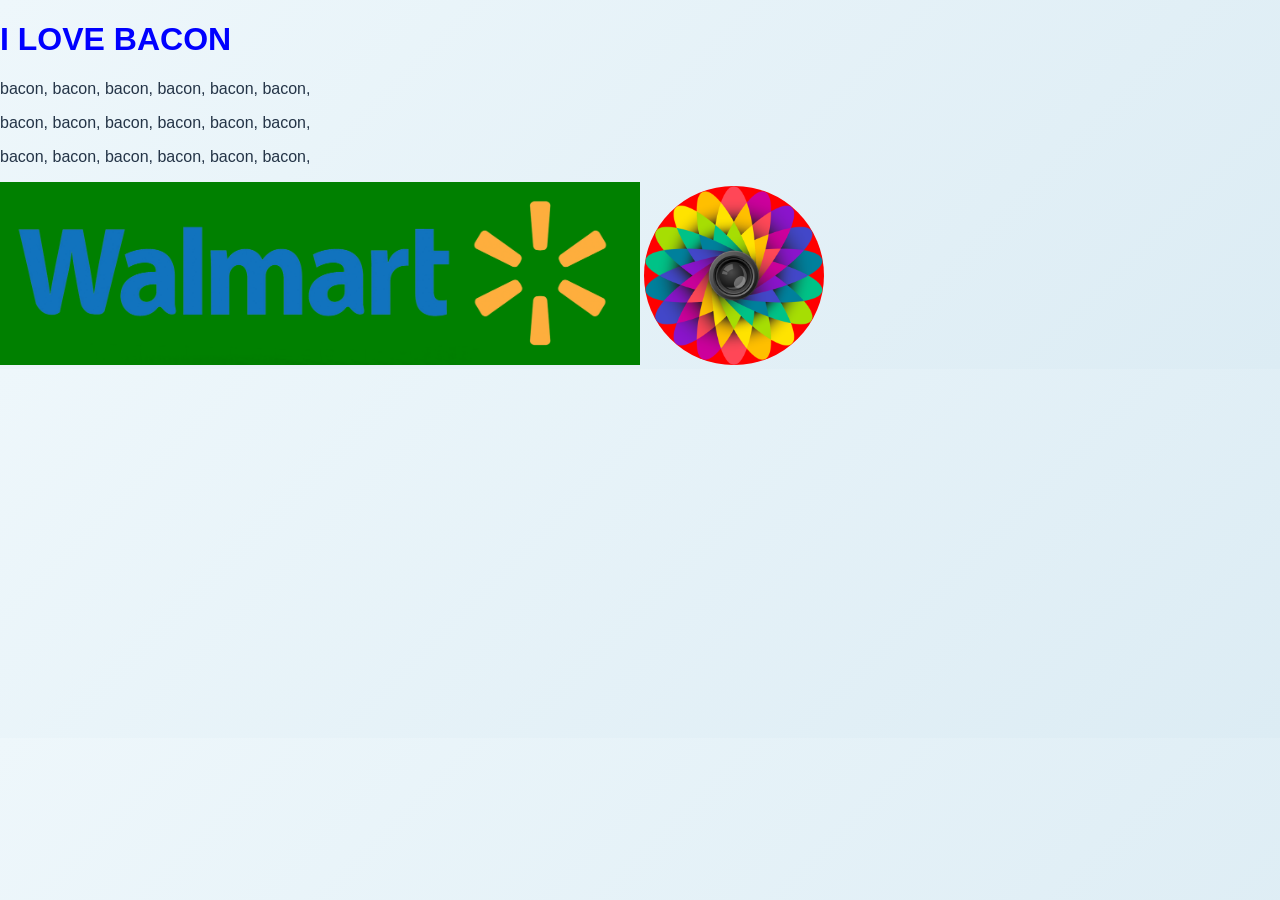
==== bacon.html @ 889aece3 "finish my form.html and form.js and also add a new file called calculator.html and calculator.js and" ====
<!DOCTYPE html>
<html lang="en">
<head>
    <meta charset="UTF-8">
    <meta name="viewport" content="width=device-width, initial-scale=1.0">
    <title>i love bacon</title>
    <link rel="stylesheet" href="home/home pratice.css">
</head>
<body>
    
  <h1 id="heading" >I LOVE BACON</h1>
  <p>bacon, bacon, bacon, bacon, bacon, bacon,</p>
  <p>bacon, bacon, bacon, bacon, bacon, bacon,</p>
  <p>bacon, bacon, bacon, bacon, bacon, bacon,</p>

  <img class=" bacon" src="img/pngegg.png" width="50%" >  
  <img  class="png" src="img/1.png" width="14%"> 


</body>
</html>
---- home/home pratice.css ----
body {
    margin: 0;
    font-family: Arial, Helvetica, sans-serif;
    background: linear-gradient(135deg, #eef7fb 0%, #dcecf4 100%);
    color: #243447;
}

.container {
    max-width: 900px;
    margin: 0 auto;
    padding: 2rem 1.5rem 3rem;
}

.hero {
    text-align: center;
    padding: 1rem 0 2rem;
}

.hero h1,
.hero h2,
.hero h3 {
    margin: 0.3rem 0;
}

.hero h1 {
    font-size: 2.4rem;
    color: #1f4e79;
    text-transform: capitalize;
}

.hero h2 {
    font-size: 1.6rem;
    color: #355c7d;
}

.hero h3 {
    font-size: 1.2rem;
    color: #5b6b7a;
}

.top-rule {
    border: 0;
    border-top: 3px solid #76b7d7;
    width: 60%;
    margin: 1.2rem auto;
}

hr {
    border: 0;
    border-top: 2px solid #c2d9e6;
    margin: 2rem 0;
}

.profile-card {
    background: rgba(255, 255, 255, 0.9);
    box-shadow: 0 8px 30px rgba(0, 0, 0, 0.08);
    border-radius: 18px;
    padding: 1.2rem;
}

.profile-table {
    width: 100%;
    border-collapse: collapse;
}

.profile-table img {
    width: 180px;
    height: 180px;
    object-fit: cover;
    border-radius: 50%;
    border: 4px solid #76b7d7;
    box-shadow: 0 6px 18px rgba(0, 0, 0, 0.1);
    margin-right: 1rem;
}

.profile-table h1 {
    margin-top: 0;
    color: #1f4e79;
}

.profile-table a {
    color: #2d7dbb;
    text-decoration: none;
    font-weight: 600;
}

.profile-table a:hover {
    color: #174b72;
    text-decoration: underline;
}

.content-section h3 {
    color: #1f4e79;
    margin-top: 1.5rem;
}

.styled-list {
    padding-left: 1.2rem;
    line-height: 1.7;
}

.styled-list li {
    margin-bottom: 0.45rem;
}

.styled-list a {
    color: #2d7dbb;
    text-decoration: none;
}

.styled-list a:hover {
    text-decoration: underline;
}

.numbered {
    list-style: decimal;
}

.experience-table,
.skills-table {
    width: 100%;
    border-collapse: collapse;
    margin-top: 0.7rem;
    background: #fff;
}

.experience-table th,
.experience-table td,
.skills-table td {
    padding: 0.75rem;
    border: 1px solid #dce7ef;
    text-align: left;
}

.experience-table th {
    background: #76b7d7;
    color: #fff;
}

.experience-table tr:nth-child(even) {
    background: rgba(118, 183, 215, 0.08);
}

.skills-table td {
    width: 50%;
}

.link-group {
    display: flex;
    gap: 1rem;
    justify-content: center;
    margin-top: 1rem;
}

.link-group a {
    color: #1f4e79;
    font-weight: 600;
    text-decoration: none;
    padding: 0.6rem 1rem;
    border: 1px solid #76b7d7;
    border-radius: 999px;
    background: #fff;
}

.link-group a:hover {
    background: #76b7d7;
    color: #fff;
}

img:hover {
    opacity: 0.9;
    transform: scale(1.02);
    transition: transform 0.2s ease, opacity 0.2s ease;
}

.bacon {
    background-color: green;
}

.png {
    background-color: red;
    border-radius: 100px;
}

#heading {
    color: blue;
}
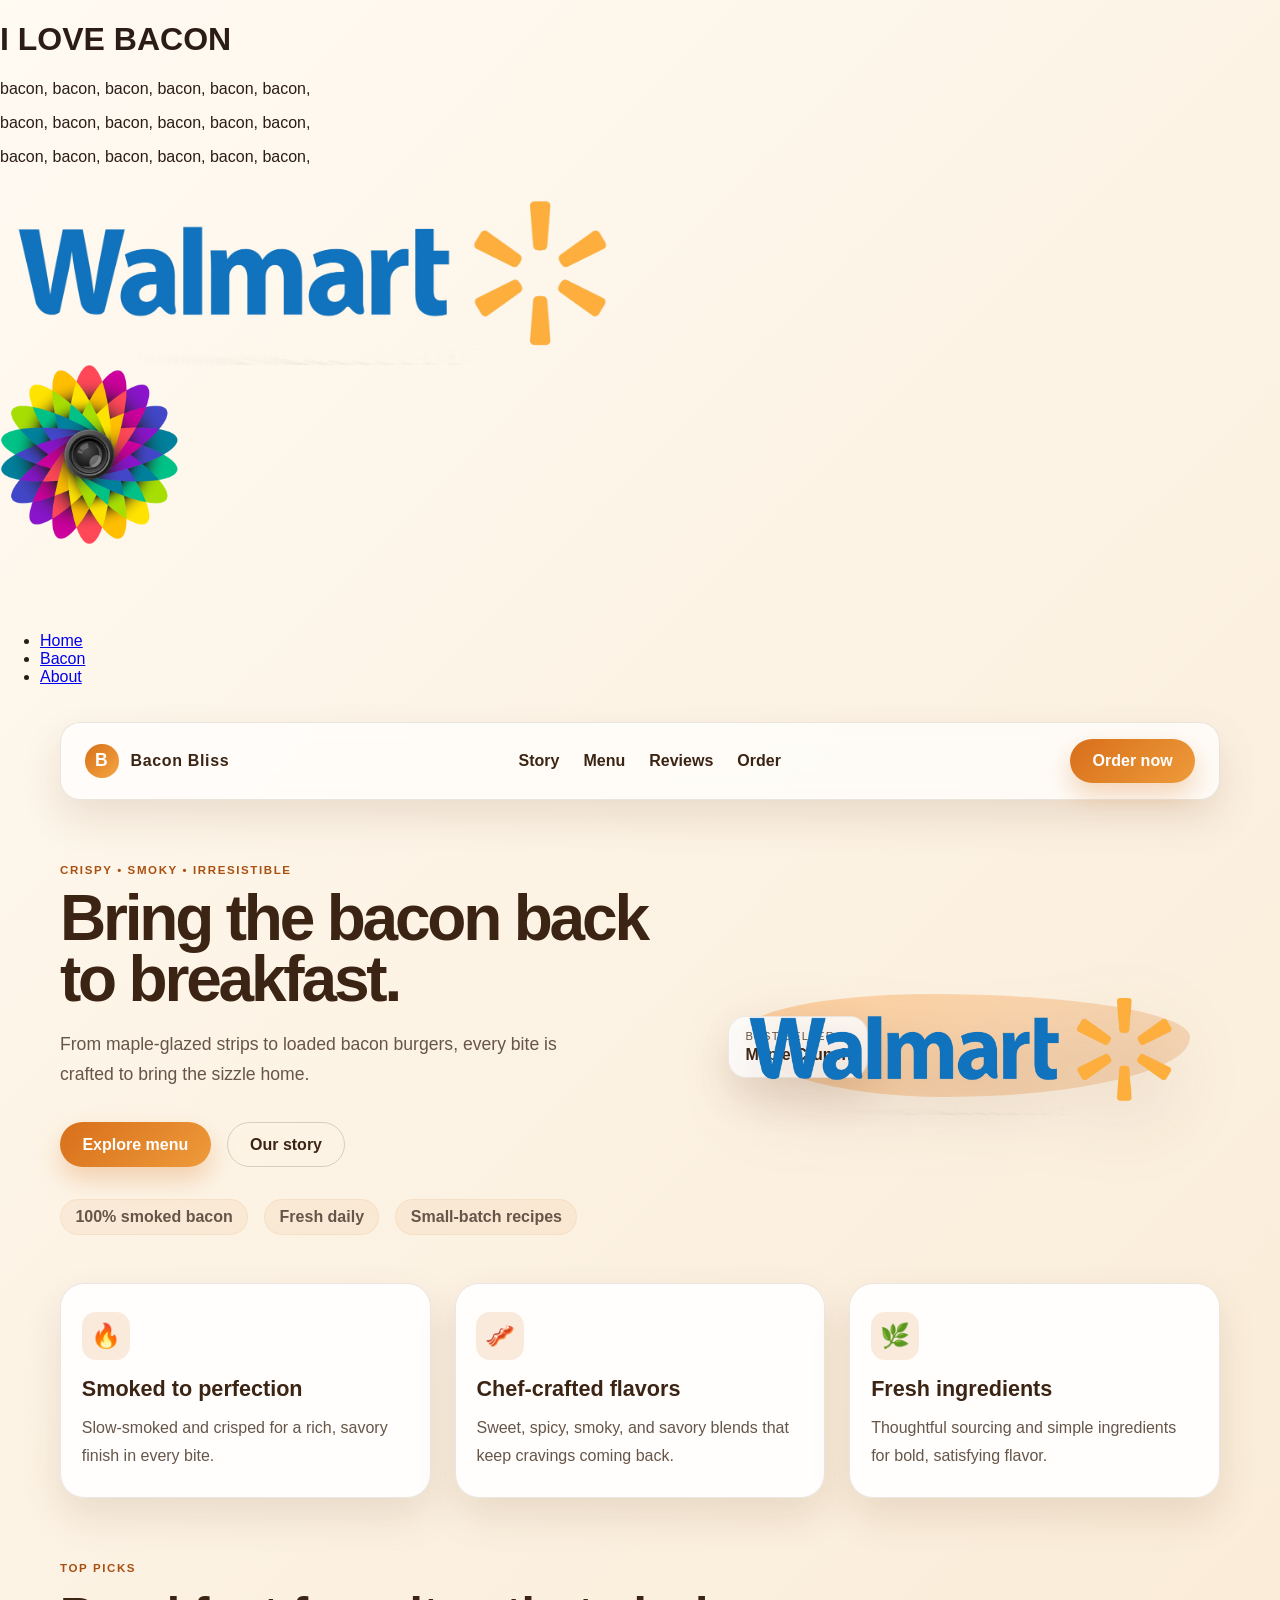
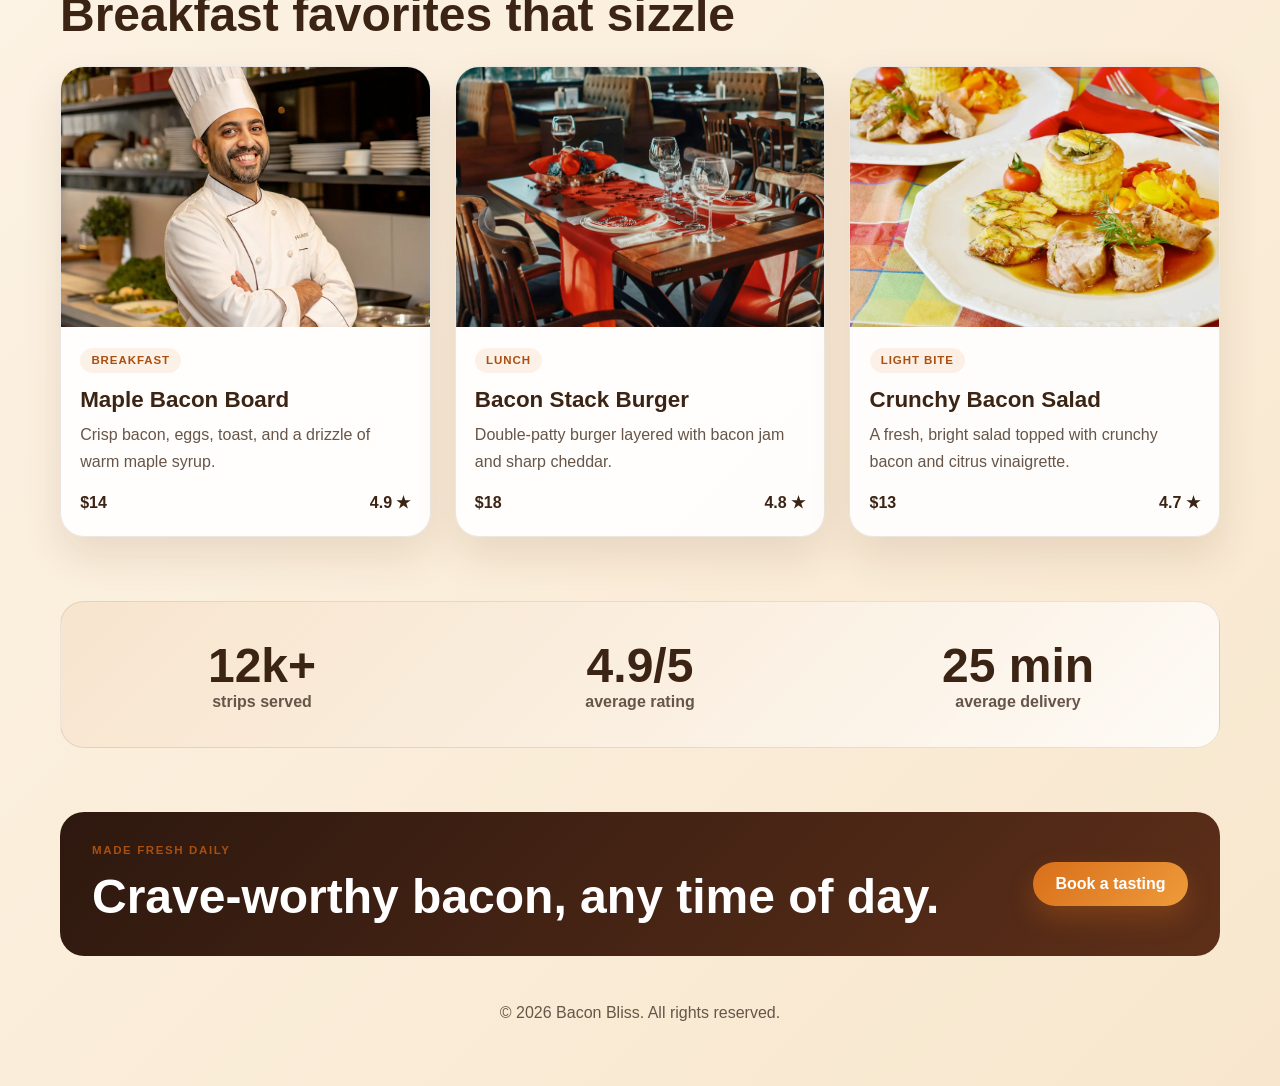
==== commit d2ce0693: "finish my  form.html  and  form.js" ====
--- a/bacon.html
+++ b/bacon.html
@@ -4,7 +4,7 @@
     <meta charset="UTF-8">
     <meta name="viewport" content="width=device-width, initial-scale=1.0">
     <title>i love bacon</title>
-    <link rel="stylesheet" href="home/home pratice.css">
+    <link rel="stylesheet" href="home/home practice.css">
 </head>
 <body>
     
@@ -15,7 +15,179 @@
 
   <img class=" bacon" src="img/pngegg.png" width="50%" >  
   <img  class="png" src="img/1.png" width="14%"> 
+  <br></br>
+  <br>
+  <br>
 
+  <nav class="nav ">
+    <div class="nav_  nav_links"></div>
+    <div class="nav-items">
+    <ul>
+      <li><a href="home.html">Home</a></li>
+      <li><a href="bacon.html">Bacon</a></li>
+      <li><a href="about.html">About</a></li>
+    </ul>
+    </div>
+
+  
+
+  
+
+<!DOCTYPE html>
+<html lang="en">
+  <head>
+    <meta charset="UTF-8" />
+    <meta name="viewport" content="width=device-width, initial-scale=1.0" />
+    <title>Bacon Bliss</title>
+    <link rel="stylesheet" href="home/home pratice.css" />
+  </head>
+  <body>
+    <div class="page-shell">
+      <header class="topbar">
+        <div class="brand" aria-label="Bacon Bliss home">
+          <span class="brand-mark">B</span>
+          <span>Bacon Bliss</span>
+        </div>
+
+        <nav class="site-nav" aria-label="Main navigation">
+          <a href="#story">Story</a>
+          <a href="#menu">Menu</a>
+          <a href="#reviews">Reviews</a>
+          <a href="#order">Order</a>
+        </nav>
+
+        <a class="button button-primary" href="#order">Order now</a>
+      </header>
+
+      <main>
+        <section class="hero">
+          <div class="hero-copy">
+            <p class="eyebrow">Crispy • smoky • irresistible</p>
+            <h1>Bring the bacon back to breakfast.</h1>
+            <p class="lead">
+              From maple-glazed strips to loaded bacon burgers, every bite is
+              crafted to bring the sizzle home.
+            </p>
+
+            <div class="hero-actions">
+              <a class="button button-primary" href="#menu">Explore menu</a>
+              <a class="button button-secondary" href="#story">Our story</a>
+            </div>
+
+            <ul class="trust-list" aria-label="Benefits">
+              <li>100% smoked bacon</li>
+              <li>Fresh daily</li>
+              <li>Small-batch recipes</li>
+            </ul>
+          </div>
+
+          <div class="hero-visual" aria-label="Bacon illustration">
+            <div class="floating-card">
+              <span>Best seller</span>
+              <strong>Maple Crunch</strong>
+            </div>
+            <img src="img/pngegg.png" alt="Illustration of bacon strips" />
+          </div>
+        </section>
+
+        <section class="feature-grid" id="story">
+          <article class="feature-card">
+            <div class="feature-icon">🔥</div>
+            <h2>Smoked to perfection</h2>
+            <p>Slow-smoked and crisped for a rich, savory finish in every bite.</p>
+          </article>
+
+          <article class="feature-card">
+            <div class="feature-icon">🥓</div>
+            <h2>Chef-crafted flavors</h2>
+            <p>Sweet, spicy, smoky, and savory blends that keep cravings coming back.</p>
+          </article>
+
+          <article class="feature-card">
+            <div class="feature-icon">🌿</div>
+            <h2>Fresh ingredients</h2>
+            <p>Thoughtful sourcing and simple ingredients for bold, satisfying flavor.</p>
+          </article>
+        </section>
+
+        <section class="showcase" id="menu">
+          <div class="section-heading">
+            <p class="eyebrow">Top picks</p>
+            <h2>Breakfast favorites that sizzle</h2>
+          </div>
+
+          <div class="menu-grid">
+            <article class="menu-card">
+              <img src="img/chef-3.webp" alt="Bacon breakfast board" />
+              <div class="card-body">
+                <span class="tag">Breakfast</span>
+                <h3>Maple Bacon Board</h3>
+                <p>Crisp bacon, eggs, toast, and a drizzle of warm maple syrup.</p>
+                <div class="card-meta">
+                  <strong>$14</strong>
+                  <span>4.9 ★</span>
+                </div>
+              </div>
+            </article>
+
+            <article class="menu-card">
+              <img src="img/showcase-2.webp" alt="Bacon burger" />
+              <div class="card-body">
+                <span class="tag">Lunch</span>
+                <h3>Bacon Stack Burger</h3>
+                <p>Double-patty burger layered with bacon jam and sharp cheddar.</p>
+                <div class="card-meta">
+                  <strong>$18</strong>
+                  <span>4.8 ★</span>
+                </div>
+              </div>
+            </article>
+
+            <article class="menu-card">
+              <img src="img/main-4.webp" alt="Bacon salad" />
+              <div class="card-body">
+                <span class="tag">Light bite</span>
+                <h3>Crunchy Bacon Salad</h3>
+                <p>A fresh, bright salad topped with crunchy bacon and citrus vinaigrette.</p>
+                <div class="card-meta">
+                  <strong>$13</strong>
+                  <span>4.7 ★</span>
+                </div>
+              </div>
+            </article>
+          </div>
+        </section>
+
+        <section class="stats" id="reviews" aria-label="Cafe statistics">
+          <div>
+            <strong>12k+</strong>
+            <span>strips served</span>
+          </div>
+          <div>
+            <strong>4.9/5</strong>
+            <span>average rating</span>
+          </div>
+          <div>
+            <strong>25 min</strong>
+            <span>average delivery</span>
+          </div>
+        </section>
+
+        <section class="cta" id="order">
+          <div>
+            <p class="eyebrow">Made fresh daily</p>
+            <h2>Crave-worthy bacon, any time of day.</h2>
+          </div>
+          <a class="button button-primary" href="mailto:hello@baconbliss.com">Book a tasting</a>
+        </section>
+      </main>
+
+      <footer class="footer">
+        <p>© 2026 Bacon Bliss. All rights reserved.</p>
+      </footer>
+    </div>
+  </body>
+</html>
 
 </body>
 </html>
--- a/home/home pratice.css
+++ b/home/home pratice.css
@@ -1,188 +1,887 @@
+ :root {
+  --bg-main: #fff7ec;
+  --bg-soft: #ffe7b8;
+  --surface: rgba(255, 255, 255, 0.9);
+  --surface-strong: #fff;
+  --primary: #d86f1a;
+  --primary-dark: #a94f0f;
+  --secondary: #3c2414;
+  --text: #2b1d16;
+  --muted: #665548;
+  --border: rgba(92, 56, 31, 0.12);
+  --shadow: 0 18px 40px rgba(96, 46, 15, 0.12);
+}
+
+* {
+  box-sizing: border-box;
+}
+
+html {
+  scroll-behavior: smooth;
+}
+
 body {
-    margin: 0;
-    font-family: Arial, Helvetica, sans-serif;
-    background: linear-gradient(135deg, #eef7fb 0%, #dcecf4 100%);
-    color: #243447;
-}
-
-.container {
-    max-width: 900px;
-    margin: 0 auto;
-    padding: 2rem 1.5rem 3rem;
+  margin: 0;
+  font-family: Arial, Helvetica, sans-serif;
+  background: linear-gradient(135deg, #fffaf2 0%, #f8e7ce 100%);
+  color: var(--text);
+}
+
+img {
+  display: block;
+  max-width: 100%;
+}
+
+button,
+a {
+  font: inherit;
+}
+
+.page-shell {
+  max-width: 1200px;
+  margin: 0 auto;
+  padding: 1.25rem 1.25rem 3rem;
+}
+
+.topbar {
+  display: flex;
+  align-items: center;
+  justify-content: space-between;
+  gap: 1rem;
+  padding: 1rem 1.5rem;
+  background: rgba(255, 255, 255, 0.7);
+  border: 1px solid var(--border);
+  border-radius: 20px;
+  backdrop-filter: blur(10px);
+  box-shadow: var(--shadow);
+  position: sticky;
+  top: 0.75rem;
+  z-index: 10;
+}
+
+.brand {
+  display: inline-flex;
+  align-items: center;
+  gap: 0.75rem;
+  font-weight: 700;
+  letter-spacing: 0.04em;
+  color: var(--secondary);
+}
+
+.brand-mark {
+  display: grid;
+  place-items: center;
+  width: 2.1rem;
+  height: 2.1rem;
+  border-radius: 50%;
+  background: linear-gradient(135deg, var(--primary), #f5a742);
+  color: white;
+  font-size: 1.1rem;
+}
+
+.site-nav {
+  display: flex;
+  align-items: center;
+  justify-content: center;
+  gap: 1.5rem;
+  flex-wrap: wrap;
+}
+
+.site-nav a {
+  color: var(--secondary);
+  text-decoration: none;
+  font-weight: 600;
+}
+
+.site-nav a:hover,
+.site-nav a:focus-visible {
+  color: var(--primary-dark);
+}
+
+.button {
+  display: inline-flex;
+  align-items: center;
+  justify-content: center;
+  padding: 0.8rem 1.4rem;
+  border-radius: 999px;
+  text-decoration: none;
+  font-weight: 700;
+  transition: transform 0.2s ease, box-shadow 0.2s ease;
+}
+
+.button:hover,
+.button:focus-visible {
+  transform: translateY(-2px);
+}
+
+.button-primary {
+  background: linear-gradient(135deg, var(--primary), #ee9b3b);
+  color: white;
+  box-shadow: 0 12px 26px rgba(216, 111, 26, 0.28);
+}
+
+.button-secondary {
+  background: transparent;
+  border: 1px solid rgba(60, 36, 20, 0.18);
+  color: var(--secondary);
 }
 
 .hero {
-    text-align: center;
-    padding: 1rem 0 2rem;
-}
-
-.hero h1,
-.hero h2,
-.hero h3 {
-    margin: 0.3rem 0;
-}
-
-.hero h1 {
-    font-size: 2.4rem;
-    color: #1f4e79;
-    text-transform: capitalize;
-}
-
-.hero h2 {
-    font-size: 1.6rem;
-    color: #355c7d;
-}
-
-.hero h3 {
-    font-size: 1.2rem;
-    color: #5b6b7a;
-}
-
-.top-rule {
-    border: 0;
-    border-top: 3px solid #76b7d7;
-    width: 60%;
-    margin: 1.2rem auto;
-}
-
-hr {
-    border: 0;
-    border-top: 2px solid #c2d9e6;
-    margin: 2rem 0;
-}
-
-.profile-card {
-    background: rgba(255, 255, 255, 0.9);
-    box-shadow: 0 8px 30px rgba(0, 0, 0, 0.08);
-    border-radius: 18px;
-    padding: 1.2rem;
-}
-
-.profile-table {
+  display: grid;
+  grid-template-columns: 1.1fr 0.9fr;
+  align-items: center;
+  gap: 2rem;
+  padding: 4rem 0 2rem;
+}
+
+.eyebrow {
+  margin: 0 0 0.8rem;
+  text-transform: uppercase;
+  letter-spacing: 0.14em;
+  font-size: 0.72rem;
+  font-weight: 700;
+  color: var(--primary-dark);
+}
+
+.hero-copy h1 {
+  margin: 0;
+  font-size: clamp(2.5rem, 5vw, 5rem);
+  line-height: 0.95;
+  letter-spacing: -0.05em;
+  color: var(--secondary);
+}
+
+.lead {
+  max-width: 34rem;
+  margin: 1.25rem 0 0;
+  font-size: 1.1rem;
+  line-height: 1.7;
+  color: var(--muted);
+}
+
+.hero-actions {
+  display: flex;
+  flex-wrap: wrap;
+  gap: 1rem;
+  margin-top: 2rem;
+}
+
+.trust-list {
+  display: flex;
+  flex-wrap: wrap;
+  gap: 1rem;
+  list-style: none;
+  padding: 0;
+  margin: 2rem 0 0;
+  color: var(--muted);
+  font-weight: 600;
+}
+
+.trust-list li {
+  padding: 0.5rem 0.9rem;
+  border-radius: 999px;
+  background: rgba(216, 111, 26, 0.08);
+  border: 1px solid rgba(216, 111, 26, 0.08);
+}
+
+.hero-visual {
+  position: relative;
+  display: grid;
+  place-items: center;
+  isolation: isolate;
+}
+
+.hero-visual::before {
+  content: "";
+  position: absolute;
+  inset: 8% 6% 14% 6%;
+  background: linear-gradient(135deg, rgba(255, 170, 80, 0.45), rgba(216, 111, 26, 0.2));
+  border-radius: 42% 58% 55% 45% / 38% 42% 58% 62%;
+  z-index: -1;
+}
+
+.hero-visual img {
+  width: min(100%, 460px);
+  filter: drop-shadow(0 24px 34px rgba(104, 49, 25, 0.25));
+}
+
+.floating-card {
+  position: absolute;
+  left: 1rem;
+  top: 2rem;
+  background: rgba(255, 255, 255, 0.9);
+  border: 1px solid rgba(60, 36, 20, 0.08);
+  border-radius: 18px;
+  padding: 0.8rem 1rem;
+  box-shadow: var(--shadow);
+}
+
+.floating-card span {
+  display: block;
+  font-size: 0.7rem;
+  text-transform: uppercase;
+  letter-spacing: 0.12em;
+  color: var(--muted);
+}
+
+.floating-card strong {
+  display: block;
+  margin-top: 0.3rem;
+  color: var(--secondary);
+}
+
+.feature-grid {
+  display: grid;
+  grid-template-columns: repeat(3, minmax(0, 1fr));
+  gap: 1.5rem;
+  margin-top: 1rem;
+}
+
+.feature-card,
+.menu-card {
+  background: var(--surface);
+  border: 1px solid var(--border);
+  border-radius: 24px;
+  box-shadow: var(--shadow);
+}
+
+.feature-card {
+  padding: 1.75rem 1.3rem;
+}
+
+.feature-icon {
+  width: 3rem;
+  height: 3rem;
+  display: grid;
+  place-items: center;
+  border-radius: 14px;
+  background: rgba(216, 111, 26, 0.14);
+  font-size: 1.5rem;
+}
+
+.feature-card h2 {
+  margin: 1rem 0 0.75rem;
+  font-size: 1.35rem;
+  color: var(--secondary);
+}
+
+.feature-card p {
+  margin: 0;
+  color: var(--muted);
+  line-height: 1.7;
+}
+
+.showcase {
+  padding-top: 4rem;
+}
+
+.section-heading {
+  margin-bottom: 1.5rem;
+}
+
+.section-heading h2 {
+  margin: 0;
+  font-size: clamp(2rem, 4vw, 3rem);
+  color: var(--secondary);
+}
+
+.menu-grid {
+  display: grid;
+  grid-template-columns: repeat(3, minmax(0, 1fr));
+  gap: 1.5rem;
+}
+
+.menu-card {
+  overflow: hidden;
+}
+
+.menu-card img {
+  width: 100%;
+  height: 260px;
+  object-fit: cover;
+}
+
+.card-body {
+  padding: 1.35rem 1.2rem 1.5rem;
+}
+
+.tag {
+  display: inline-block;
+  padding: 0.4rem 0.7rem;
+  border-radius: 999px;
+  background: rgba(216, 111, 26, 0.09);
+  color: var(--primary-dark);
+  font-size: 0.72rem;
+  font-weight: 700;
+  letter-spacing: 0.08em;
+  text-transform: uppercase;
+}
+
+.card-body h3 {
+  margin: 0.9rem 0 0.5rem;
+  font-size: 1.4rem;
+  color: var(--secondary);
+}
+
+.card-body p {
+  margin: 0;
+  color: var(--muted);
+  line-height: 1.7;
+}
+
+.card-meta {
+  display: flex;
+  align-items: center;
+  justify-content: space-between;
+  margin-top: 1.1rem;
+  font-weight: 700;
+  color: var(--secondary);
+}
+
+.stats {
+  display: grid;
+  grid-template-columns: repeat(3, minmax(0, 1fr));
+  gap: 1rem;
+  margin-top: 4rem;
+  padding: 1.25rem;
+  border-radius: 24px;
+  background: linear-gradient(135deg, rgba(216, 111, 26, 0.08), rgba(255, 255, 255, 0.8));
+  border: 1px solid var(--border);
+}
+
+.stats div {
+  text-align: center;
+  padding: 1rem;
+}
+
+.stats strong {
+  display: block;
+  font-size: clamp(1.8rem, 4vw, 3rem);
+  color: var(--secondary);
+}
+
+.stats span {
+  color: var(--muted);
+  font-weight: 600;
+}
+
+.cta {
+  display: flex;
+  align-items: center;
+  justify-content: space-between;
+  gap: 1rem;
+  margin-top: 4rem;
+  padding: 2rem;
+  border-radius: 24px;
+  background: linear-gradient(135deg, #2d180f 0%, #5d2f19 100%);
+  color: white;
+}
+
+.cta h2 {
+  margin: 0;
+  font-size: clamp(1.8rem, 4vw, 3rem);
+}
+
+.footer {
+  padding-top: 2rem;
+  text-align: center;
+  color: var(--muted);
+}
+
+@media (max-width: 900px) {
+  .topbar {
+    flex-wrap: wrap;
+    justify-content: center;
+  }
+
+  .hero,
+  .feature-grid,
+  .menu-grid {
+    grid-template-columns: 1fr;
+  }
+
+  .hero {
+    padding-top: 3rem;
+  }
+
+  .cta {
+    flex-direction: column;
+    align-items: flex-start;
+  }
+}
+
+@media (max-width: 560px) {
+  .page-shell {
+    padding-left: 0.9rem;
+    padding-right: 0.9rem;
+  }
+
+  .topbar {
+    padding: 1rem;
+  }
+
+  .site-nav {
+    gap: 0.8rem 1rem;
+  }
+
+  .button {
     width: 100%;
-    border-collapse: collapse;
-}
-
-.profile-table img {
-    width: 180px;
-    height: 180px;
-    object-fit: cover;
-    border-radius: 50%;
-    border: 4px solid #76b7d7;
-    box-shadow: 0 6px 18px rgba(0, 0, 0, 0.1);
-    margin-right: 1rem;
-}
-
-.profile-table h1 {
-    margin-top: 0;
-    color: #1f4e79;
-}
-
-.profile-table a {
-    color: #2d7dbb;
-    text-decoration: none;
-    font-weight: 600;
-}
-
-.profile-table a:hover {
-    color: #174b72;
-    text-decoration: underline;
-}
-
-.content-section h3 {
-    color: #1f4e79;
-    margin-top: 1.5rem;
-}
-
-.styled-list {
-    padding-left: 1.2rem;
-    line-height: 1.7;
-}
-
-.styled-list li {
-    margin-bottom: 0.45rem;
-}
-
-.styled-list a {
-    color: #2d7dbb;
-    text-decoration: none;
-}
-
-.styled-list a:hover {
-    text-decoration: underline;
-}
-
-.numbered {
-    list-style: decimal;
-}
-
-.experience-table,
-.skills-table {
+  }
+
+  .hero-actions {
+    flex-direction: column;
+  }
+
+  .stats {
+    grid-template-columns: 1fr;
+  }
+
+  .cta {
+    padding: 1.5rem;
+  }
+}
+
+  
+:root {
+  --bg-main: #fff7ec;
+  --bg-soft: #ffe7b8;
+  --surface: rgba(255, 255, 255, 0.9);
+  --surface-strong: #fff;
+  --primary: #d86f1a;
+  --primary-dark: #a94f0f;
+  --secondary: #3c2414;
+  --text: #2b1d16;
+  --muted: #665548;
+  --border: rgba(92, 56, 31, 0.12);
+  --shadow: 0 18px 40px rgba(96, 46, 15, 0.12);
+}
+
+* {
+  box-sizing: border-box;
+}
+
+html {
+  scroll-behavior: smooth;
+}
+
+body {
+  margin: 0;
+  font-family: Arial, Helvetica, sans-serif;
+  background: linear-gradient(135deg, #fffaf2 0%, #f8e7ce 100%);
+  color: var(--text);
+}
+
+img {
+  display: block;
+  max-width: 100%;
+}
+
+button,
+a {
+  font: inherit;
+}
+
+.page-shell {
+  max-width: 1200px;
+  margin: 0 auto;
+  padding: 1.25rem 1.25rem 3rem;
+}
+
+.topbar {
+  display: flex;
+  align-items: center;
+  justify-content: space-between;
+  gap: 1rem;
+  padding: 1rem 1.5rem;
+  background: rgba(255, 255, 255, 0.7);
+  border: 1px solid var(--border);
+  border-radius: 20px;
+  backdrop-filter: blur(10px);
+  box-shadow: var(--shadow);
+  position: sticky;
+  top: 0.75rem;
+  z-index: 10;
+}
+
+.brand {
+  display: inline-flex;
+  align-items: center;
+  gap: 0.75rem;
+  font-weight: 700;
+  letter-spacing: 0.04em;
+  color: var(--secondary);
+}
+
+.brand-mark {
+  display: grid;
+  place-items: center;
+  width: 2.1rem;
+  height: 2.1rem;
+  border-radius: 50%;
+  background: linear-gradient(135deg, var(--primary), #f5a742);
+  color: white;
+  font-size: 1.1rem;
+}
+
+.site-nav {
+  display: flex;
+  align-items: center;
+  justify-content: center;
+  gap: 1.5rem;
+  flex-wrap: wrap;
+}
+
+.site-nav a {
+  color: var(--secondary);
+  text-decoration: none;
+  font-weight: 600;
+}
+
+.site-nav a:hover,
+.site-nav a:focus-visible {
+  color: var(--primary-dark);
+}
+
+.button {
+  display: inline-flex;
+  align-items: center;
+  justify-content: center;
+  padding: 0.8rem 1.4rem;
+  border-radius: 999px;
+  text-decoration: none;
+  font-weight: 700;
+  transition: transform 0.2s ease, box-shadow 0.2s ease;
+}
+
+.button:hover,
+.button:focus-visible {
+  transform: translateY(-2px);
+}
+
+.button-primary {
+  background: linear-gradient(135deg, var(--primary), #ee9b3b);
+  color: white;
+  box-shadow: 0 12px 26px rgba(216, 111, 26, 0.28);
+}
+
+.button-secondary {
+  background: transparent;
+  border: 1px solid rgba(60, 36, 20, 0.18);
+  color: var(--secondary);
+}
+
+.hero {
+  display: grid;
+  grid-template-columns: 1.1fr 0.9fr;
+  align-items: center;
+  gap: 2rem;
+  padding: 4rem 0 2rem;
+}
+
+.eyebrow {
+  margin: 0 0 0.8rem;
+  text-transform: uppercase;
+  letter-spacing: 0.14em;
+  font-size: 0.72rem;
+  font-weight: 700;
+  color: var(--primary-dark);
+}
+
+.hero-copy h1 {
+  margin: 0;
+  font-size: clamp(2.5rem, 5vw, 5rem);
+  line-height: 0.95;
+  letter-spacing: -0.05em;
+  color: var(--secondary);
+}
+
+.lead {
+  max-width: 34rem;
+  margin: 1.25rem 0 0;
+  font-size: 1.1rem;
+  line-height: 1.7;
+  color: var(--muted);
+}
+
+.hero-actions {
+  display: flex;
+  flex-wrap: wrap;
+  gap: 1rem;
+  margin-top: 2rem;
+}
+
+.trust-list {
+  display: flex;
+  flex-wrap: wrap;
+  gap: 1rem;
+  list-style: none;
+  padding: 0;
+  margin: 2rem 0 0;
+  color: var(--muted);
+  font-weight: 600;
+}
+
+.trust-list li {
+  padding: 0.5rem 0.9rem;
+  border-radius: 999px;
+  background: rgba(216, 111, 26, 0.08);
+  border: 1px solid rgba(216, 111, 26, 0.08);
+}
+
+.hero-visual {
+  position: relative;
+  display: grid;
+  place-items: center;
+  isolation: isolate;
+}
+
+.hero-visual::before {
+  content: "";
+  position: absolute;
+  inset: 8% 6% 14% 6%;
+  background: linear-gradient(135deg, rgba(255, 170, 80, 0.45), rgba(216, 111, 26, 0.2));
+  border-radius: 42% 58% 55% 45% / 38% 42% 58% 62%;
+  z-index: -1;
+}
+
+.hero-visual img {
+  width: min(100%, 460px);
+  filter: drop-shadow(0 24px 34px rgba(104, 49, 25, 0.25));
+}
+
+.floating-card {
+  position: absolute;
+  left: 1rem;
+  top: 2rem;
+  background: rgba(255, 255, 255, 0.9);
+  border: 1px solid rgba(60, 36, 20, 0.08);
+  border-radius: 18px;
+  padding: 0.8rem 1rem;
+  box-shadow: var(--shadow);
+}
+
+.floating-card span {
+  display: block;
+  font-size: 0.7rem;
+  text-transform: uppercase;
+  letter-spacing: 0.12em;
+  color: var(--muted);
+}
+
+.floating-card strong {
+  display: block;
+  margin-top: 0.3rem;
+  color: var(--secondary);
+}
+
+.feature-grid {
+  display: grid;
+  grid-template-columns: repeat(3, minmax(0, 1fr));
+  gap: 1.5rem;
+  margin-top: 1rem;
+}
+
+.feature-card,
+.menu-card {
+  background: var(--surface);
+  border: 1px solid var(--border);
+  border-radius: 24px;
+  box-shadow: var(--shadow);
+}
+
+.feature-card {
+  padding: 1.75rem 1.3rem;
+}
+
+.feature-icon {
+  width: 3rem;
+  height: 3rem;
+  display: grid;
+  place-items: center;
+  border-radius: 14px;
+  background: rgba(216, 111, 26, 0.14);
+  font-size: 1.5rem;
+}
+
+.feature-card h2 {
+  margin: 1rem 0 0.75rem;
+  font-size: 1.35rem;
+  color: var(--secondary);
+}
+
+.feature-card p {
+  margin: 0;
+  color: var(--muted);
+  line-height: 1.7;
+}
+
+.showcase {
+  padding-top: 4rem;
+}
+
+.section-heading {
+  margin-bottom: 1.5rem;
+}
+
+.section-heading h2 {
+  margin: 0;
+  font-size: clamp(2rem, 4vw, 3rem);
+  color: var(--secondary);
+}
+
+.menu-grid {
+  display: grid;
+  grid-template-columns: repeat(3, minmax(0, 1fr));
+  gap: 1.5rem;
+}
+
+.menu-card {
+  overflow: hidden;
+}
+
+.menu-card img {
+  width: 100%;
+  height: 260px;
+  object-fit: cover;
+}
+
+.card-body {
+  padding: 1.35rem 1.2rem 1.5rem;
+}
+
+.tag {
+  display: inline-block;
+  padding: 0.4rem 0.7rem;
+  border-radius: 999px;
+  background: rgba(216, 111, 26, 0.09);
+  color: var(--primary-dark);
+  font-size: 0.72rem;
+  font-weight: 700;
+  letter-spacing: 0.08em;
+  text-transform: uppercase;
+}
+
+.card-body h3 {
+  margin: 0.9rem 0 0.5rem;
+  font-size: 1.4rem;
+  color: var(--secondary);
+}
+
+.card-body p {
+  margin: 0;
+  color: var(--muted);
+  line-height: 1.7;
+}
+
+.card-meta {
+  display: flex;
+  align-items: center;
+  justify-content: space-between;
+  margin-top: 1.1rem;
+  font-weight: 700;
+  color: var(--secondary);
+}
+
+.stats {
+  display: grid;
+  grid-template-columns: repeat(3, minmax(0, 1fr));
+  gap: 1rem;
+  margin-top: 4rem;
+  padding: 1.25rem;
+  border-radius: 24px;
+  background: linear-gradient(135deg, rgba(216, 111, 26, 0.08), rgba(255, 255, 255, 0.8));
+  border: 1px solid var(--border);
+}
+
+.stats div {
+  text-align: center;
+  padding: 1rem;
+}
+
+.stats strong {
+  display: block;
+  font-size: clamp(1.8rem, 4vw, 3rem);
+  color: var(--secondary);
+}
+
+.stats span {
+  color: var(--muted);
+  font-weight: 600;
+}
+
+.cta {
+  display: flex;
+  align-items: center;
+  justify-content: space-between;
+  gap: 1rem;
+  margin-top: 4rem;
+  padding: 2rem;
+  border-radius: 24px;
+  background: linear-gradient(135deg, #2d180f 0%, #5d2f19 100%);
+  color: white;
+}
+
+.cta h2 {
+  margin: 0;
+  font-size: clamp(1.8rem, 4vw, 3rem);
+}
+
+.footer {
+  padding-top: 2rem;
+  text-align: center;
+  color: var(--muted);
+}
+
+@media (max-width: 900px) {
+  .topbar {
+    flex-wrap: wrap;
+    justify-content: center;
+  }
+
+  .hero,
+  .feature-grid,
+  .menu-grid {
+    grid-template-columns: 1fr;
+  }
+
+  .hero {
+    padding-top: 3rem;
+  }
+
+  .cta {
+    flex-direction: column;
+    align-items: flex-start;
+  }
+}
+
+@media (max-width: 560px) {
+  .page-shell {
+    padding-left: 0.9rem;
+    padding-right: 0.9rem;
+  }
+
+  .topbar {
+    padding: 1rem;
+  }
+
+  .site-nav {
+    gap: 0.8rem 1rem;
+  }
+
+  .button {
     width: 100%;
-    border-collapse: collapse;
-    margin-top: 0.7rem;
-    background: #fff;
-}
-
-.experience-table th,
-.experience-table td,
-.skills-table td {
-    padding: 0.75rem;
-    border: 1px solid #dce7ef;
-    text-align: left;
-}
-
-.experience-table th {
-    background: #76b7d7;
-    color: #fff;
-}
-
-.experience-table tr:nth-child(even) {
-    background: rgba(118, 183, 215, 0.08);
-}
-
-.skills-table td {
-    width: 50%;
-}
-
-.link-group {
-    display: flex;
-    gap: 1rem;
-    justify-content: center;
-    margin-top: 1rem;
-}
-
-.link-group a {
-    color: #1f4e79;
-    font-weight: 600;
-    text-decoration: none;
-    padding: 0.6rem 1rem;
-    border: 1px solid #76b7d7;
-    border-radius: 999px;
-    background: #fff;
-}
-
-.link-group a:hover {
-    background: #76b7d7;
-    color: #fff;
-}
-
-img:hover {
-    opacity: 0.9;
-    transform: scale(1.02);
-    transition: transform 0.2s ease, opacity 0.2s ease;
-}
-
-.bacon {
-    background-color: green;
-}
-
-.png {
-    background-color: red;
-    border-radius: 100px;
-}
-
-#heading {
-    color: blue;
-}
-             +  }
+
+  .hero-actions {
+    flex-direction: column;
+  }
+
+  .stats {
+    grid-template-columns: 1fr;
+  }
+
+  .cta {
+    padding: 1.5rem;
+  }
+}
+
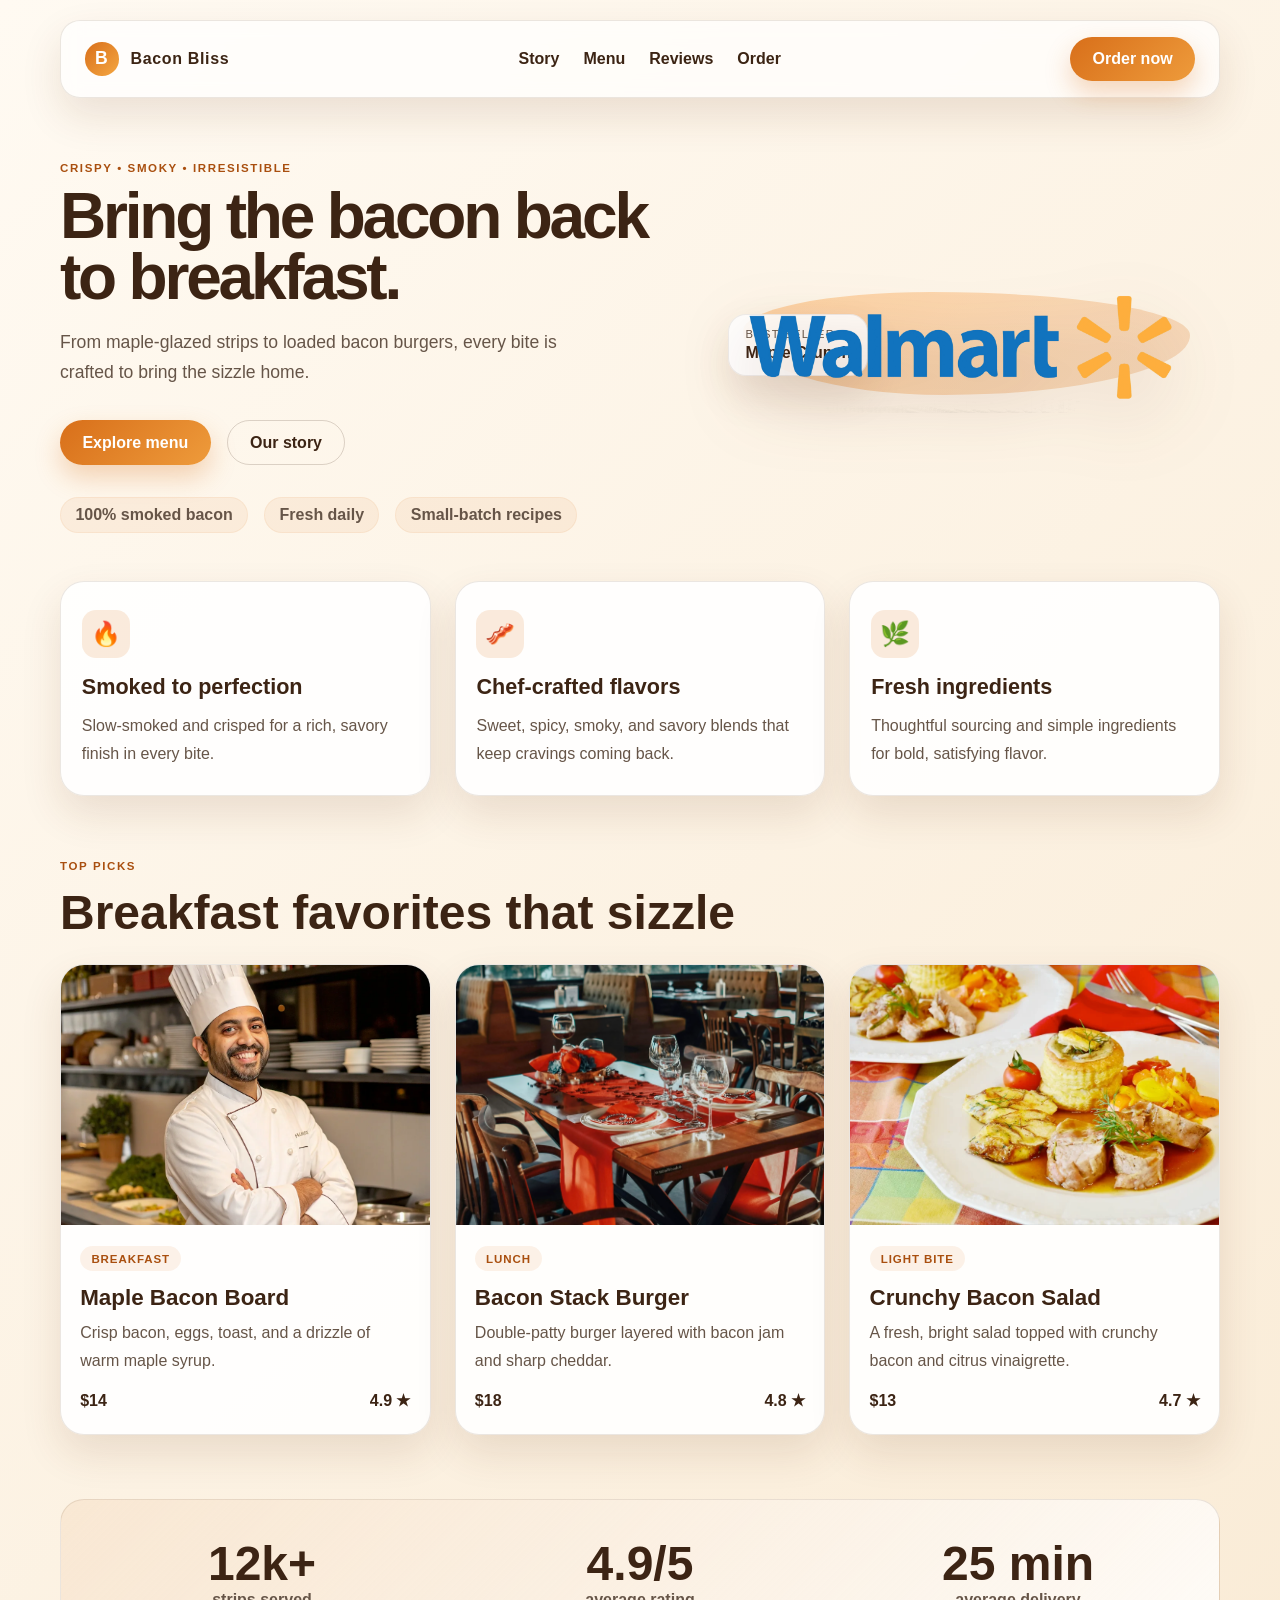
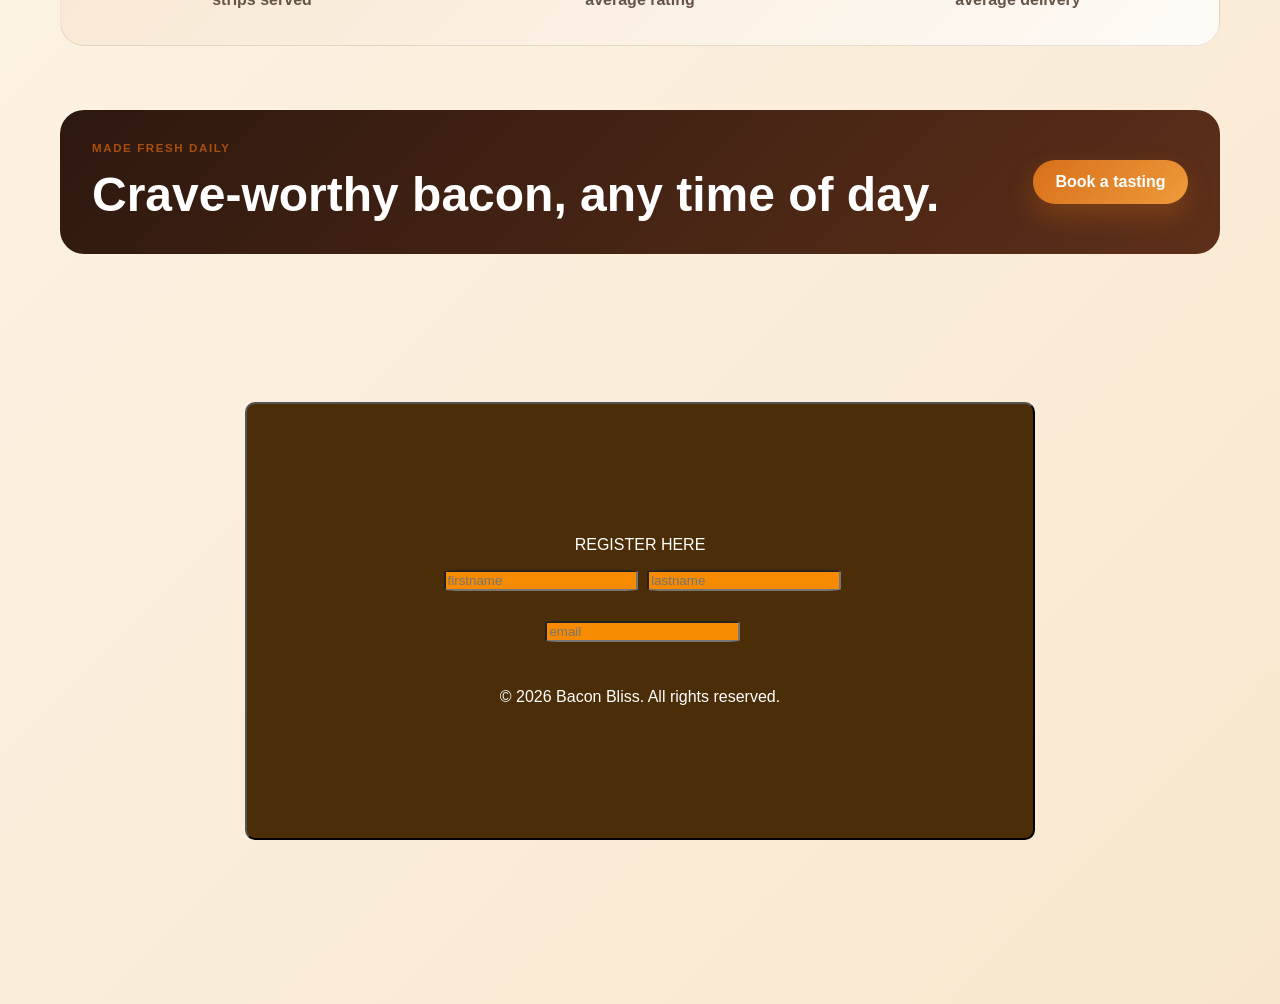
==== commit 42c9cd67: "Changed the button" ====
--- a/bacon.html
+++ b/bacon.html
@@ -1,45 +1,10 @@
 <!DOCTYPE html>
 <html lang="en">
 <head>
-    <meta charset="UTF-8">
-    <meta name="viewport" content="width=device-width, initial-scale=1.0">
-    <title>i love bacon</title>
-    <link rel="stylesheet" href="home/home practice.css">
-</head>
-<body>
-    
-  <h1 id="heading" >I LOVE BACON</h1>
-  <p>bacon, bacon, bacon, bacon, bacon, bacon,</p>
-  <p>bacon, bacon, bacon, bacon, bacon, bacon,</p>
-  <p>bacon, bacon, bacon, bacon, bacon, bacon,</p>
-
-  <img class=" bacon" src="img/pngegg.png" width="50%" >  
-  <img  class="png" src="img/1.png" width="14%"> 
-  <br></br>
-  <br>
-  <br>
-
-  <nav class="nav ">
-    <div class="nav_  nav_links"></div>
-    <div class="nav-items">
-    <ul>
-      <li><a href="home.html">Home</a></li>
-      <li><a href="bacon.html">Bacon</a></li>
-      <li><a href="about.html">About</a></li>
-    </ul>
-    </div>
-
-  
-
-  
-
-<!DOCTYPE html>
-<html lang="en">
-  <head>
     <meta charset="UTF-8" />
     <meta name="viewport" content="width=device-width, initial-scale=1.0" />
     <title>Bacon Bliss</title>
-    <link rel="stylesheet" href="home/home pratice.css" />
+    <link rel="stylesheet" href="home/home_pratice.css" />
   </head>
   <body>
     <div class="page-shell">
@@ -183,11 +148,24 @@
       </main>
 
       <footer class="footer">
+         <button class="reg"><p class="p">REGISTER HERE</p></span>
+        <input type="text"name="firstname"  placeholder="firstname" value="" class="input"  >
+
+        <input type="text"name="lastname" placeholder="lastname" value=""  >
+
+        <input type="email"name="email" placeholder="email" value="">
         <p>© 2026 Bacon Bliss. All rights reserved.</p>
+
+        
       </footer>
     </div>
   </body>
 </html>
 
 </body>
-</html>+</html>
+
+  
+
+  
+
--- a/home/home_pratice.css
+++ b/home/home_pratice.css
@@ -0,0 +1,907 @@
+ :root {
+  --bg-main: #fff7ec;
+  --bg-soft: #ffe7b8;
+  --surface: rgba(255, 255, 255, 0.9);
+  --surface-strong: #fff;
+  --primary: #d86f1a;
+  --primary-dark: #a94f0f;
+  --secondary: #3c2414;
+  --text: #2b1d16;
+  --muted: #665548;
+  --border: rgba(92, 56, 31, 0.12);
+  --shadow: 0 18px 40px rgba(96, 46, 15, 0.12);
+}
+
+* {
+  box-sizing: border-box;
+}
+
+html {
+  scroll-behavior: smooth;
+}
+
+body {
+  margin: 0;
+  font-family: Arial, Helvetica, sans-serif;
+  background: linear-gradient(135deg, #fffaf2 0%, #f8e7ce 100%);
+  color: var(--text);
+}
+
+img {
+  display: block;
+  max-width: 100%;
+}
+
+button,
+a {
+  font: inherit;
+}
+
+.page-shell {
+  max-width: 1200px;
+  margin: 0 auto;
+  padding: 1.25rem 1.25rem 3rem;
+}
+
+.topbar {
+  display: flex;
+  align-items: center;
+  justify-content: space-between;
+  gap: 1rem;
+  padding: 1rem 1.5rem;
+  background: rgba(255, 255, 255, 0.7);
+  border: 1px solid var(--border);
+  border-radius: 20px;
+  backdrop-filter: blur(10px);
+  box-shadow: var(--shadow);
+  position: sticky;
+  top: 0.75rem;
+  z-index: 10;
+}
+
+.brand {
+  display: inline-flex;
+  align-items: center;
+  gap: 0.75rem;
+  font-weight: 700;
+  letter-spacing: 0.04em;
+  color: var(--secondary);
+}
+
+.brand-mark {
+  display: grid;
+  place-items: center;
+  width: 2.1rem;
+  height: 2.1rem;
+  border-radius: 50%;
+  background: linear-gradient(135deg, var(--primary), #f5a742);
+  color: white;
+  font-size: 1.1rem;
+}
+
+.site-nav {
+  display: flex;
+  align-items: center;
+  justify-content: center;
+  gap: 1.5rem;
+  flex-wrap: wrap;
+}
+
+.site-nav a {
+  color: var(--secondary);
+  text-decoration: none;
+  font-weight: 600;
+}
+
+.site-nav a:hover,
+.site-nav a:focus-visible {
+  color: var(--primary-dark);
+}
+
+.button {
+  display: inline-flex;
+  align-items: center;
+  justify-content: center;
+  padding: 0.8rem 1.4rem;
+  border-radius: 999px;
+  text-decoration: none;
+  font-weight: 700;
+  transition: transform 0.2s ease, box-shadow 0.2s ease;
+}
+
+.button:hover,
+.button:focus-visible {
+  transform: translateY(-2px);
+}
+
+.button-primary {
+  background: linear-gradient(135deg, var(--primary), #ee9b3b);
+  color: white;
+  box-shadow: 0 12px 26px rgba(216, 111, 26, 0.28);
+}
+
+.button-secondary {
+  background: transparent;
+  border: 1px solid rgba(60, 36, 20, 0.18);
+  color: var(--secondary);
+}
+
+.hero {
+  display: grid;
+  grid-template-columns: 1.1fr 0.9fr;
+  align-items: center;
+  gap: 2rem;
+  padding: 4rem 0 2rem;
+}
+
+.eyebrow {
+  margin: 0 0 0.8rem;
+  text-transform: uppercase;
+  letter-spacing: 0.14em;
+  font-size: 0.72rem;
+  font-weight: 700;
+  color: var(--primary-dark);
+}
+
+.hero-copy h1 {
+  margin: 0;
+  font-size: clamp(2.5rem, 5vw, 5rem);
+  line-height: 0.95;
+  letter-spacing: -0.05em;
+  color: var(--secondary);
+}
+
+.lead {
+  max-width: 34rem;
+  margin: 1.25rem 0 0;
+  font-size: 1.1rem;
+  line-height: 1.7;
+  color: var(--muted);
+}
+
+.hero-actions {
+  display: flex;
+  flex-wrap: wrap;
+  gap: 1rem;
+  margin-top: 2rem;
+}
+
+.trust-list {
+  display: flex;
+  flex-wrap: wrap;
+  gap: 1rem;
+  list-style: none;
+  padding: 0;
+  margin: 2rem 0 0;
+  color: var(--muted);
+  font-weight: 600;
+}
+
+.trust-list li {
+  padding: 0.5rem 0.9rem;
+  border-radius: 999px;
+  background: rgba(216, 111, 26, 0.08);
+  border: 1px solid rgba(216, 111, 26, 0.08);
+}
+
+.hero-visual {
+  position: relative;
+  display: grid;
+  place-items: center;
+  isolation: isolate;
+}
+
+.hero-visual::before {
+  content: "";
+  position: absolute;
+  inset: 8% 6% 14% 6%;
+  background: linear-gradient(135deg, rgba(255, 170, 80, 0.45), rgba(216, 111, 26, 0.2));
+  border-radius: 42% 58% 55% 45% / 38% 42% 58% 62%;
+  z-index: -1;
+}
+
+.hero-visual img {
+  width: min(100%, 460px);
+  filter: drop-shadow(0 24px 34px rgba(104, 49, 25, 0.25));
+}
+
+.floating-card {
+  position: absolute;
+  left: 1rem;
+  top: 2rem;
+  background: rgba(255, 255, 255, 0.9);
+  border: 1px solid rgba(60, 36, 20, 0.08);
+  border-radius: 18px;
+  padding: 0.8rem 1rem;
+  box-shadow: var(--shadow);
+}
+
+.floating-card span {
+  display: block;
+  font-size: 0.7rem;
+  text-transform: uppercase;
+  letter-spacing: 0.12em;
+  color: var(--muted);
+}
+
+.floating-card strong {
+  display: block;
+  margin-top: 0.3rem;
+  color: var(--secondary);
+}
+
+.feature-grid {
+  display: grid;
+  grid-template-columns: repeat(3, minmax(0, 1fr));
+  gap: 1.5rem;
+  margin-top: 1rem;
+}
+
+.feature-card,
+.menu-card {
+  background: var(--surface);
+  border: 1px solid var(--border);
+  border-radius: 24px;
+  box-shadow: var(--shadow);
+}
+
+.feature-card {
+  padding: 1.75rem 1.3rem;
+}
+
+.feature-icon {
+  width: 3rem;
+  height: 3rem;
+  display: grid;
+  place-items: center;
+  border-radius: 14px;
+  background: rgba(216, 111, 26, 0.14);
+  font-size: 1.5rem;
+}
+
+.feature-card h2 {
+  margin: 1rem 0 0.75rem;
+  font-size: 1.35rem;
+  color: var(--secondary);
+}
+
+.feature-card p {
+  margin: 0;
+  color: var(--muted);
+  line-height: 1.7;
+}
+
+.showcase {
+  padding-top: 4rem;
+}
+
+.section-heading {
+  margin-bottom: 1.5rem;
+}
+
+.section-heading h2 {
+  margin: 0;
+  font-size: clamp(2rem, 4vw, 3rem);
+  color: var(--secondary);
+}
+
+.menu-grid {
+  display: grid;
+  grid-template-columns: repeat(3, minmax(0, 1fr));
+  gap: 1.5rem;
+}
+
+.menu-card {
+  overflow: hidden;
+}
+
+.menu-card img {
+  width: 100%;
+  height: 260px;
+  object-fit: cover;
+}
+
+.card-body {
+  padding: 1.35rem 1.2rem 1.5rem;
+}
+
+.tag {
+  display: inline-block;
+  padding: 0.4rem 0.7rem;
+  border-radius: 999px;
+  background: rgba(216, 111, 26, 0.09);
+  color: var(--primary-dark);
+  font-size: 0.72rem;
+  font-weight: 700;
+  letter-spacing: 0.08em;
+  text-transform: uppercase;
+}
+
+.card-body h3 {
+  margin: 0.9rem 0 0.5rem;
+  font-size: 1.4rem;
+  color: var(--secondary);
+}
+
+.card-body p {
+  margin: 0;
+  color: var(--muted);
+  line-height: 1.7;
+}
+
+.card-meta {
+  display: flex;
+  align-items: center;
+  justify-content: space-between;
+  margin-top: 1.1rem;
+  font-weight: 700;
+  color: var(--secondary);
+}
+
+.stats {
+  display: grid;
+  grid-template-columns: repeat(3, minmax(0, 1fr));
+  gap: 1rem;
+  margin-top: 4rem;
+  padding: 1.25rem;
+  border-radius: 24px;
+  background: linear-gradient(135deg, rgba(216, 111, 26, 0.08), rgba(255, 255, 255, 0.8));
+  border: 1px solid var(--border);
+}
+
+.stats div {
+  text-align: center;
+  padding: 1rem;
+}
+
+.stats strong {
+  display: block;
+  font-size: clamp(1.8rem, 4vw, 3rem);
+  color: var(--secondary);
+}
+
+.stats span {
+  color: var(--muted);
+  font-weight: 600;
+}
+
+.cta {
+  display: flex;
+  align-items: center;
+  justify-content: space-between;
+  gap: 1rem;
+  margin-top: 4rem;
+  padding: 2rem;
+  border-radius: 24px;
+  background: linear-gradient(135deg, #2d180f 0%, #5d2f19 100%);
+  color: white;
+}
+
+.cta h2 {
+  margin: 0;
+  font-size: clamp(1.8rem, 4vw, 3rem);
+}
+
+.footer {
+  padding-top: 2rem;
+  text-align: center;
+  color: var(--muted);
+}
+
+@media (max-width: 900px) {
+  .topbar {
+    flex-wrap: wrap;
+    justify-content: center;
+  }
+
+  .hero,
+  .feature-grid,
+  .menu-grid {
+    grid-template-columns: 1fr;
+  }
+
+  .hero {
+    padding-top: 3rem;
+  }
+
+  .cta {
+    flex-direction: column;
+    align-items: flex-start;
+  }
+}
+
+@media (max-width: 560px) {
+  .page-shell {
+    padding-left: 0.9rem;
+    padding-right: 0.9rem;
+  }
+
+  .topbar {
+    padding: 1rem;
+  }
+
+  .site-nav {
+    gap: 0.8rem 1rem;
+  }
+
+  .button {
+    width: 100%;
+  }
+
+  .hero-actions {
+    flex-direction: column;
+  }
+
+  .stats {
+    grid-template-columns: 1fr;
+  }
+
+  .cta {
+    padding: 1.5rem;
+  }
+}
+
+  
+:root {
+  --bg-main: #fff7ec;
+  --bg-soft: #ffe7b8;
+  --surface: rgba(255, 255, 255, 0.9);
+  --surface-strong: #fff;
+  --primary: #d86f1a;
+  --primary-dark: #a94f0f;
+  --secondary: #3c2414;
+  --text: #2b1d16;
+  --muted: #665548;
+  --border: rgba(92, 56, 31, 0.12);
+  --shadow: 0 18px 40px rgba(96, 46, 15, 0.12);
+}
+
+* {
+  box-sizing: border-box;
+}
+
+html {
+  scroll-behavior: smooth;
+}
+
+body {
+  margin: 0;
+  font-family: Arial, Helvetica, sans-serif;
+  background: linear-gradient(135deg, #fffaf2 0%, #f8e7ce 100%);
+  color: var(--text);
+}
+
+img {
+  display: block;
+  max-width: 100%;
+}
+
+button,
+a {
+  font: inherit;
+}
+
+.page-shell {
+  max-width: 1200px;
+  margin: 0 auto;
+  padding: 1.25rem 1.25rem 3rem;
+}
+
+.topbar {
+  display: flex;
+  align-items: center;
+  justify-content: space-between;
+  gap: 1rem;
+  padding: 1rem 1.5rem;
+  background: rgba(255, 255, 255, 0.7);
+  border: 1px solid var(--border);
+  border-radius: 20px;
+  backdrop-filter: blur(10px);
+  box-shadow: var(--shadow);
+  position: sticky;
+  top: 0.75rem;
+  z-index: 10;
+}
+
+.brand {
+  display: inline-flex;
+  align-items: center;
+  gap: 0.75rem;
+  font-weight: 700;
+  letter-spacing: 0.04em;
+  color: var(--secondary);
+}
+
+.brand-mark {
+  display: grid;
+  place-items: center;
+  width: 2.1rem;
+  height: 2.1rem;
+  border-radius: 50%;
+  background: linear-gradient(135deg, var(--primary), #f5a742);
+  color: white;
+  font-size: 1.1rem;
+}
+
+.site-nav {
+  display: flex;
+  align-items: center;
+  justify-content: center;
+  gap: 1.5rem;
+  flex-wrap: wrap;
+}
+
+.site-nav a {
+  color: var(--secondary);
+  text-decoration: none;
+  font-weight: 600;
+}
+
+.site-nav a:hover,
+.site-nav a:focus-visible {
+  color: var(--primary-dark);
+}
+
+.button {
+  display: inline-flex;
+  align-items: center;
+  justify-content: center;
+  padding: 0.8rem 1.4rem;
+  border-radius: 999px;
+  text-decoration: none;
+  font-weight: 700;
+  transition: transform 0.2s ease, box-shadow 0.2s ease;
+}
+
+.button:hover,
+.button:focus-visible {
+  transform: translateY(-2px);
+}
+
+.button-primary {
+  background: linear-gradient(135deg, var(--primary), #ee9b3b);
+  color: white;
+  box-shadow: 0 12px 26px rgba(216, 111, 26, 0.28);
+}
+
+.button-secondary {
+  background: transparent;
+  border: 1px solid rgba(60, 36, 20, 0.18);
+  color: var(--secondary);
+}
+
+.hero {
+  display: grid;
+  grid-template-columns: 1.1fr 0.9fr;
+  align-items: center;
+  gap: 2rem;
+  padding: 4rem 0 2rem;
+}
+
+.eyebrow {
+  margin: 0 0 0.8rem;
+  text-transform: uppercase;
+  letter-spacing: 0.14em;
+  font-size: 0.72rem;
+  font-weight: 700;
+  color: var(--primary-dark);
+}
+
+.hero-copy h1 {
+  margin: 0;
+  font-size: clamp(2.5rem, 5vw, 5rem);
+  line-height: 0.95;
+  letter-spacing: -0.05em;
+  color: var(--secondary);
+}
+
+.lead {
+  max-width: 34rem;
+  margin: 1.25rem 0 0;
+  font-size: 1.1rem;
+  line-height: 1.7;
+  color: var(--muted);
+}
+
+.hero-actions {
+  display: flex;
+  flex-wrap: wrap;
+  gap: 1rem;
+  margin-top: 2rem;
+}
+
+.trust-list {
+  display: flex;
+  flex-wrap: wrap;
+  gap: 1rem;
+  list-style: none;
+  padding: 0;
+  margin: 2rem 0 0;
+  color: var(--muted);
+  font-weight: 600;
+}
+
+.trust-list li {
+  padding: 0.5rem 0.9rem;
+  border-radius: 999px;
+  background: rgba(216, 111, 26, 0.08);
+  border: 1px solid rgba(216, 111, 26, 0.08);
+}
+
+.hero-visual {
+  position: relative;
+  display: grid;
+  place-items: center;
+  isolation: isolate;
+}
+
+.hero-visual::before {
+  content: "";
+  position: absolute;
+  inset: 8% 6% 14% 6%;
+  background: linear-gradient(135deg, rgba(255, 170, 80, 0.45), rgba(216, 111, 26, 0.2));
+  border-radius: 42% 58% 55% 45% / 38% 42% 58% 62%;
+  z-index: -1;
+}
+
+.hero-visual img {
+  width: min(100%, 460px);
+  filter: drop-shadow(0 24px 34px rgba(104, 49, 25, 0.25));
+}
+
+.floating-card {
+  position: absolute;
+  left: 1rem;
+  top: 2rem;
+  background: rgba(255, 255, 255, 0.9);
+  border: 1px solid rgba(60, 36, 20, 0.08);
+  border-radius: 18px;
+  padding: 0.8rem 1rem;
+  box-shadow: var(--shadow);
+}
+
+.floating-card span {
+  display: block;
+  font-size: 0.7rem;
+  text-transform: uppercase;
+  letter-spacing: 0.12em;
+  color: var(--muted);
+}
+
+.floating-card strong {
+  display: block;
+  margin-top: 0.3rem;
+  color: var(--secondary);
+}
+
+.feature-grid {
+  display: grid;
+  grid-template-columns: repeat(3, minmax(0, 1fr));
+  gap: 1.5rem;
+  margin-top: 1rem;
+}
+
+.feature-card,
+.menu-card {
+  background: var(--surface);
+  border: 1px solid var(--border);
+  border-radius: 24px;
+  box-shadow: var(--shadow);
+}
+
+.feature-card {
+  padding: 1.75rem 1.3rem;
+}
+
+.feature-icon {
+  width: 3rem;
+  height: 3rem;
+  display: grid;
+  place-items: center;
+  border-radius: 14px;
+  background: rgba(216, 111, 26, 0.14);
+  font-size: 1.5rem;
+}
+
+.feature-card h2 {
+  margin: 1rem 0 0.75rem;
+  font-size: 1.35rem;
+  color: var(--secondary);
+}
+
+.feature-card p {
+  margin: 0;
+  color: var(--muted);
+  line-height: 1.7;
+}
+
+.showcase {
+  padding-top: 4rem;
+}
+
+.section-heading {
+  margin-bottom: 1.5rem;
+}
+
+.section-heading h2 {
+  margin: 0;
+  font-size: clamp(2rem, 4vw, 3rem);
+  color: var(--secondary);
+}
+
+.menu-grid {
+  display: grid;
+  grid-template-columns: repeat(3, minmax(0, 1fr));
+  gap: 1.5rem;
+}
+
+.menu-card {
+  overflow: hidden;
+}
+
+.menu-card img {
+  width: 100%;
+  height: 260px;
+  object-fit: cover;
+}
+
+.card-body {
+  padding: 1.35rem 1.2rem 1.5rem;
+}
+
+.tag {
+  display: inline-block;
+  padding: 0.4rem 0.7rem;
+  border-radius: 999px;
+  background: rgba(216, 111, 26, 0.09);
+  color: var(--primary-dark);
+  font-size: 0.72rem;
+  font-weight: 700;
+  letter-spacing: 0.08em;
+  text-transform: uppercase;
+}
+
+.card-body h3 {
+  margin: 0.9rem 0 0.5rem;
+  font-size: 1.4rem;
+  color: var(--secondary);
+}
+
+.card-body p {
+  margin: 0;
+  color: var(--muted);
+  line-height: 1.7;
+}
+
+.card-meta {
+  display: flex;
+  align-items: center;
+  justify-content: space-between;
+  margin-top: 1.1rem;
+  font-weight: 700;
+  color: var(--secondary);
+}
+
+.stats {
+  display: grid;
+  grid-template-columns: repeat(3, minmax(0, 1fr));
+  gap: 1rem;
+  margin-top: 4rem;
+  padding: 1.25rem;
+  border-radius: 24px;
+  background: linear-gradient(135deg, rgba(216, 111, 26, 0.08), rgba(255, 255, 255, 0.8));
+  border: 1px solid var(--border);
+}
+
+.stats div {
+  text-align: center;
+  padding: 1rem;
+}
+
+.stats strong {
+  display: block;
+  font-size: clamp(1.8rem, 4vw, 3rem);
+  color: var(--secondary);
+}
+
+.stats span {
+  color: var(--muted);
+  font-weight: 600;
+}
+
+.cta {
+  display: flex;
+  align-items: center;
+  justify-content: space-between;
+  gap: 1rem;
+  margin-top: 4rem;
+  padding: 2rem;
+  border-radius: 24px;
+  background: linear-gradient(135deg, #2d180f 0%, #5d2f19 100%);
+  color: white;
+}
+
+.cta h2 {
+  margin: 0;
+  font-size: clamp(1.8rem, 4vw, 3rem);
+}
+
+.footer {
+  padding-top: 2rem;
+  text-align: center;
+  color: var(--muted);
+}
+
+@media (max-width: 900px) {
+  .topbar {
+    flex-wrap: wrap;
+    justify-content: center;
+  }
+
+  .hero,
+  .feature-grid,
+  .menu-grid {
+    grid-template-columns: 1fr;
+  }
+
+  .hero {
+    padding-top: 3rem;
+  }
+
+  .cta {
+    flex-direction: column;
+    align-items: flex-start;
+  }
+}
+
+@media (max-width: 560px) {
+  .page-shell {
+    padding-left: 0.9rem;
+    padding-right: 0.9rem;
+  }
+
+  .topbar {
+    padding: 1rem;
+  }
+
+  .site-nav {
+    gap: 0.8rem 1rem;
+  }
+
+  .button {
+    width: 100%;
+  }
+
+  .hero-actions {
+    flex-direction: column;
+  }
+
+  .stats {
+    grid-template-columns: 1fr;
+  }
+
+  .cta {
+    padding: 1.5rem;
+  }
+}
+.reg{
+  font-family: sans-serif;
+  background-color:#4b2d07;
+  color: white;
+  margin: 10%;;
+  padding:10%;
+  border-radius: 10px;
+  text-align:center;
+}
+
+.p{
+color: white;
+}
+input {
+  background-color:#f78c00fd;
+  margin-bottom:  30px; 
+  margin-left: 5px;
+  inline-size: 35%;
+  border-radius: 10%;
+}
+
